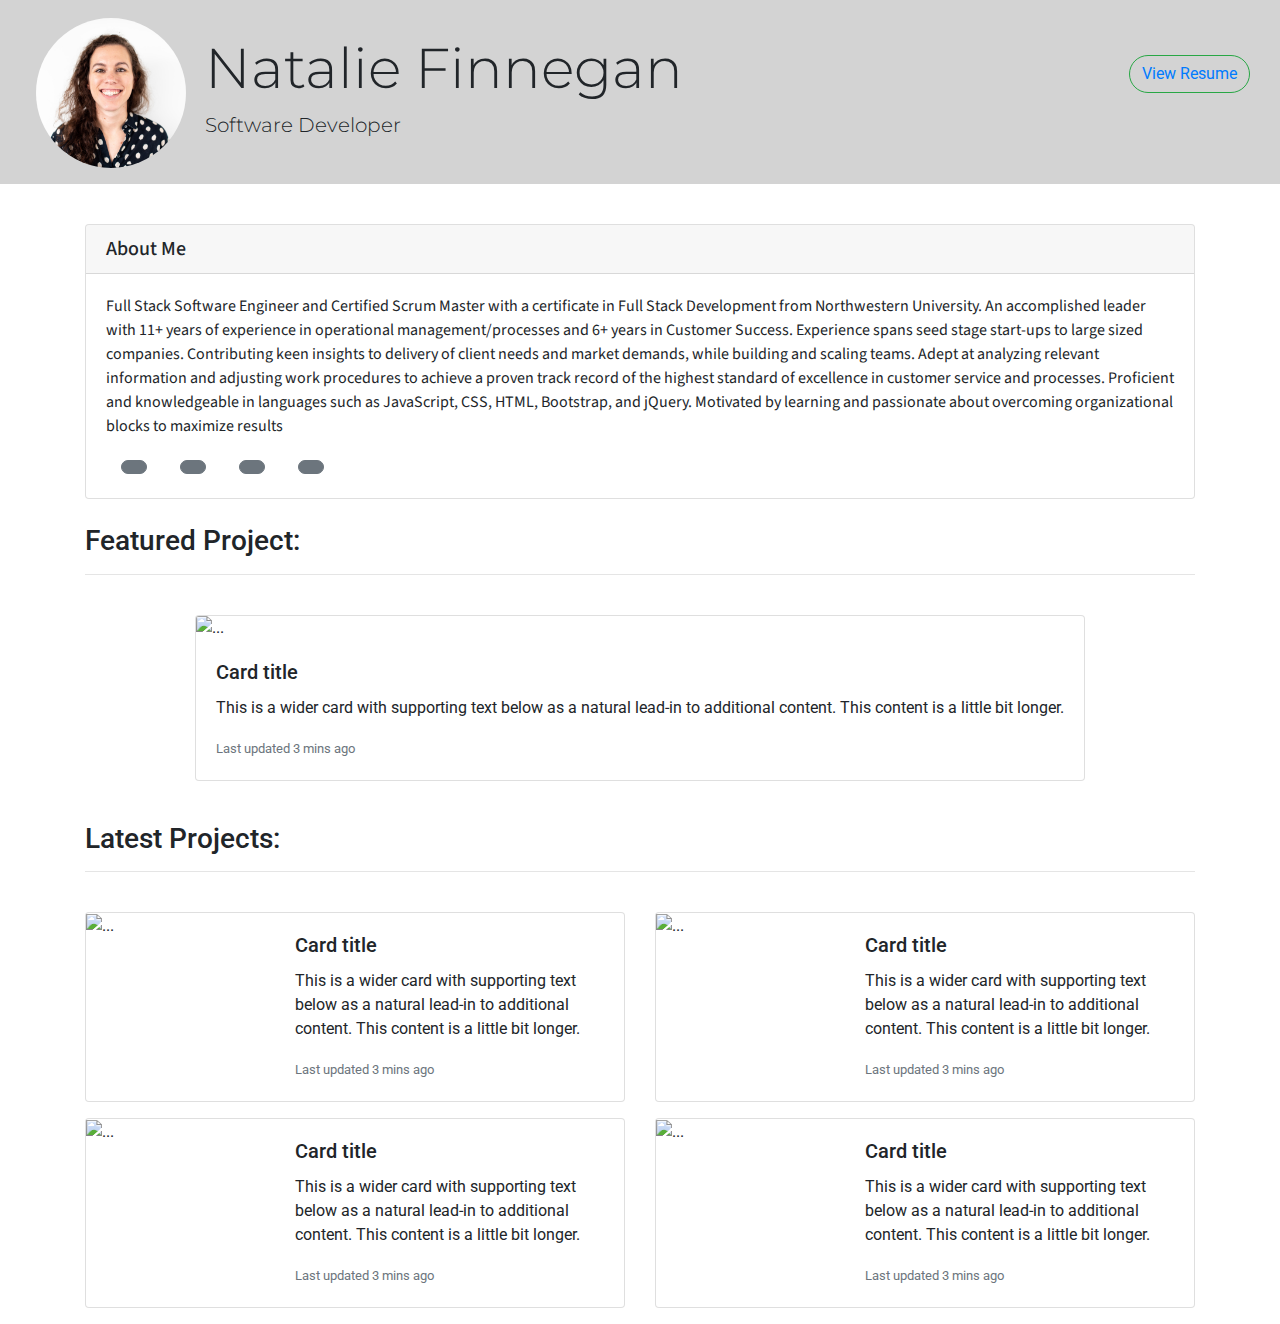
==== index2.html @ c39969c7 "updated HTML/CSS added bootstrap framework" ====
<!DOCTYPE html>
<html>
  <head>
    <meta charset="utf-8" />
    <meta http-equiv="X-UA-Compatible" content="IE=edge" />
    <title>Natalie's Portfolio</title>
    <link
      rel="stylesheet"
      href="https://maxcdn.bootstrapcdn.com/bootstrap/4.0.0/css/bootstrap.min.css"
      integrity="sha384-Gn5384xqQ1aoWXA+058RXPxPg6fy4IWvTNh0E263XmFcJlSAwiGgFAW/dAiS6JXm"
      crossorigin="anonymous"
    />
    <meta name="viewport" content="width=device-width, initial-scale=1" />
    <link rel="preconnect" href="https://fonts.gstatic.com" />
    <link rel="preconnect" href="https://fonts.gstatic.com" />
    <link
      rel="stylesheet"
      href="https://use.fontawesome.com/releases/v5.8.1/css/all.css"
      integrity="sha384-50oBUHEmvpQ+1lW4y57PTFmhCaXp0ML5d60M1M7uH2+nqUivzIebhndOJK28anvf"
      crossorigin="anonymous"
    />
    <link
      href="https://fonts.googleapis.com/css2?family=Montserrat:wght@100&family=Roboto&family=Source+Sans+Pro:wght@200&display=swap"
      rel="stylesheet"
    />
    <link rel="preconnect" href="https://fonts.gstatic.com" />
    <link
      href="https://fonts.googleapis.com/css2?family=Source+Sans+Pro&display=swap"
      rel="stylesheet"
    />
    <link rel="stylesheet" href="style2.css" />
  </head>
  <body>
    <header class="wrapper">
      <div class="nameJob">
        <img class="personalImage" src="assets/personal_photo_.png" />
        <div class="inline">
          <h1 class="display-4">Natalie Finnegan</h1>
          <p class="lead">Software Developer</p>
        </div>
        <button class="btn btn-outline-success me-2 resumeBtn" type="button">
          <a
            href="assets/UpdatedResume.pdf"
            target="_blank"
            alt="Natalie Finnegan Resume"
          >
            View Resume</a
          >
        </button>
      </div>
    </header>

    <div class="row">
      <section class="container aboutMeCard">
        <div class="card aboutMe">
          <h5 class="card-header">About Me</h5>
          <div class="card-body">
            <p class="card-text">
              Full Stack Software Engineer and Certified Scrum Master with a
              certificate in Full Stack Development from Northwestern
              University. An accomplished leader with 11+ years of experience in
              operational management/processes and 6+ years in Customer Success.
              Experience spans seed stage start-ups to large sized companies.
              Contributing keen insights to delivery of client needs and market
              demands, while building and scaling teams. Adept at analyzing
              relevant information and adjusting work procedures to achieve a
              proven track record of the highest standard of excellence in
              customer service and processes. Proficient and knowledgeable in
              languages such as JavaScript, CSS, HTML, Bootstrap, and jQuery.
              Motivated by learning and passionate about overcoming
              organizational blocks to maximize results
            </p>
            <a
              href="https://www.linkedin.com/in/nataliefinnegan/"
              target="_blank"
              class="btn btn-secondary"
              ><i class="fab fa-linkedin-in"></i
            ></a>
            <a
              href="https://github.com/nfinnegan"
              target="_blank"
              class="btn btn-secondary"
              ><i class="fab fa-github"></i
            ></a>
            <a
              href="mailto:nfinneg2@gmail.com"
              target="_blank"
              class="btn btn-secondary"
              ><i class="fas fa-envelope-open-text"></i
            ></a>
            <a
              href="https://twitter.com/FinneganNatalie"
              target="_blank"
              class="btn btn-secondary"
              ><i class="fab fa-twitter"></i
            ></a>
          </div>
        </div>
      </section>
    </div>

    <div class="container projectCards">
      <h3>Featured Project:</h3>
      <hr />
      <br />
      <div class="row featuredProj">
        <div class="card mb-3">
          <img src="..." class="card-img-top" alt="..." />
          <div class="card-body">
            <h5 class="card-title">Card title</h5>
            <p class="card-text">
              This is a wider card with supporting text below as a natural
              lead-in to additional content. This content is a little bit
              longer.
            </p>
            <p class="card-text">
              <small class="text-muted">Last updated 3 mins ago</small>
            </p>
          </div>
        </div>
      </div>
      <h3>Latest Projects:</h3>
      <hr />
      <br />
      <div class="row">
        <div class="col-sm-12 col-md-6 col-lg-6">
          <div class="card mb-3" style="max-width: 540px">
            <div class="row g-0">
              <div class="col-md-4">
                <img src="..." alt="..." />
              </div>
              <div class="col-md-8">
                <div class="card-body">
                  <h5 class="card-title">Card title</h5>
                  <p class="card-text">
                    This is a wider card with supporting text below as a natural
                    lead-in to additional content. This content is a little bit
                    longer.
                  </p>
                  <p class="card-text">
                    <small class="text-muted">Last updated 3 mins ago</small>
                  </p>
                </div>
              </div>
            </div>
          </div>
        </div>
        <div class="col-sm-12 col-md-6 col-lg-6">
          <div class="card mb-3" style="max-width: 540px">
            <div class="row g-0">
              <div class="col-md-4">
                <img src="..." alt="..." />
              </div>
              <div class="col-md-8">
                <div class="card-body">
                  <h5 class="card-title">Card title</h5>
                  <p class="card-text">
                    This is a wider card with supporting text below as a natural
                    lead-in to additional content. This content is a little bit
                    longer.
                  </p>
                  <p class="card-text">
                    <small class="text-muted">Last updated 3 mins ago</small>
                  </p>
                </div>
              </div>
            </div>
          </div>
        </div>
      </div>
      <div class="row">
        <div class="col-sm-12 col-md-6 col-lg-6">
          <div class="card mb-3" style="max-width: 540px">
            <div class="row g-0">
              <div class="col-md-4">
                <img src="..." alt="..." />
              </div>
              <div class="col-md-8">
                <div class="card-body">
                  <h5 class="card-title">Card title</h5>
                  <p class="card-text">
                    This is a wider card with supporting text below as a natural
                    lead-in to additional content. This content is a little bit
                    longer.
                  </p>
                  <p class="card-text">
                    <small class="text-muted">Last updated 3 mins ago</small>
                  </p>
                </div>
              </div>
            </div>
          </div>
        </div>
        <div class="col-sm-12 col-md-6 col-lg-6">
          <div class="card mb-3" style="max-width: 540px">
            <div class="row g-0">
              <div class="col-md-4">
                <img src="..." alt="..." />
              </div>
              <div class="col-md-8">
                <div class="card-body">
                  <h5 class="card-title">Card title</h5>
                  <p class="card-text">
                    This is a wider card with supporting text below as a natural
                    lead-in to additional content. This content is a little bit
                    longer.
                  </p>
                  <p class="card-text">
                    <small class="text-muted">Last updated 3 mins ago</small>
                  </p>
                </div>
              </div>
            </div>
          </div>
        </div>
      </div>
    </div>

    <script src="" async defer></script>
    <script
      src="https://code.jquery.com/jquery-3.2.1.slim.min.js"
      integrity="sha384-KJ3o2DKtIkvYIK3UENzmM7KCkRr/rE9/Qpg6aAZGJwFDMVNA/GpGFF93hXpG5KkN"
      crossorigin="anonymous"
    ></script>
    <script
      src="https://cdnjs.cloudflare.com/ajax/libs/popper.js/1.12.9/umd/popper.min.js"
      integrity="sha384-ApNbgh9B+Y1QKtv3Rn7W3mgPxhU9K/ScQsAP7hUibX39j7fakFPskvXusvfa0b4Q"
      crossorigin="anonymous"
    ></script>
    <script
      src="https://maxcdn.bootstrapcdn.com/bootstrap/4.0.0/js/bootstrap.min.js"
      integrity="sha384-JZR6Spejh4U02d8jOt6vLEHfe/JQGiRRSQQxSfFWpi1MquVdAyjUar5+76PVCmYl"
      crossorigin="anonymous"
    ></script>
  </body>
</html>
---- style2.css ----
header {
  background-color: lightgray;
  padding-bottom: 20px;
}
.wrapper {
  padding-bottom: 1rem;
  padding-left: 1rem;
}

.nameJob {
  padding-left: 20px;
}

.inline {
  display: inline-block;
  position: relative;
  top: 35px;
  left: 15px;
  font-family: "Montserrat", sans-serif;
}

.personalImage {
  border-radius: 75px;
  height: 150px;
  width: 150px;
}

.resumeBtn {
  float: right;
  position: relative;
  top: 55px;
  right: 15px;
}

.nav {
  font-family: "Montserrat", sans-serif;
  position: relative;
  bottom: 100px;
}

.aboutMe {
  font-family: "Source Sans Pro", sans-serif;
  margin-top: 40px;
}

.btn {
  border-radius: 50px;
  margin: 0px 15px;
}

.featuredProj {
  margin-left: 0px;
  margin-right: 0px;
  margin-bottom: 25px;
  justify-content: space-evenly;
}

.projectCards {
  margin-top: 25px;
}

@media (max-width: 767.98px) {
  .resumeBtn {
    /* margin-top: 30px; */
    float: none;
    position: absolute;
  }
  .personalImage {
    position: relative;
    top: 15px;
  }
  .container {
    margin-left: 10px;
  }
  .aboutMeCard {
    margin-left: 15px;
  }
  .inline {
    padding-bottom: 15px;
  }
}
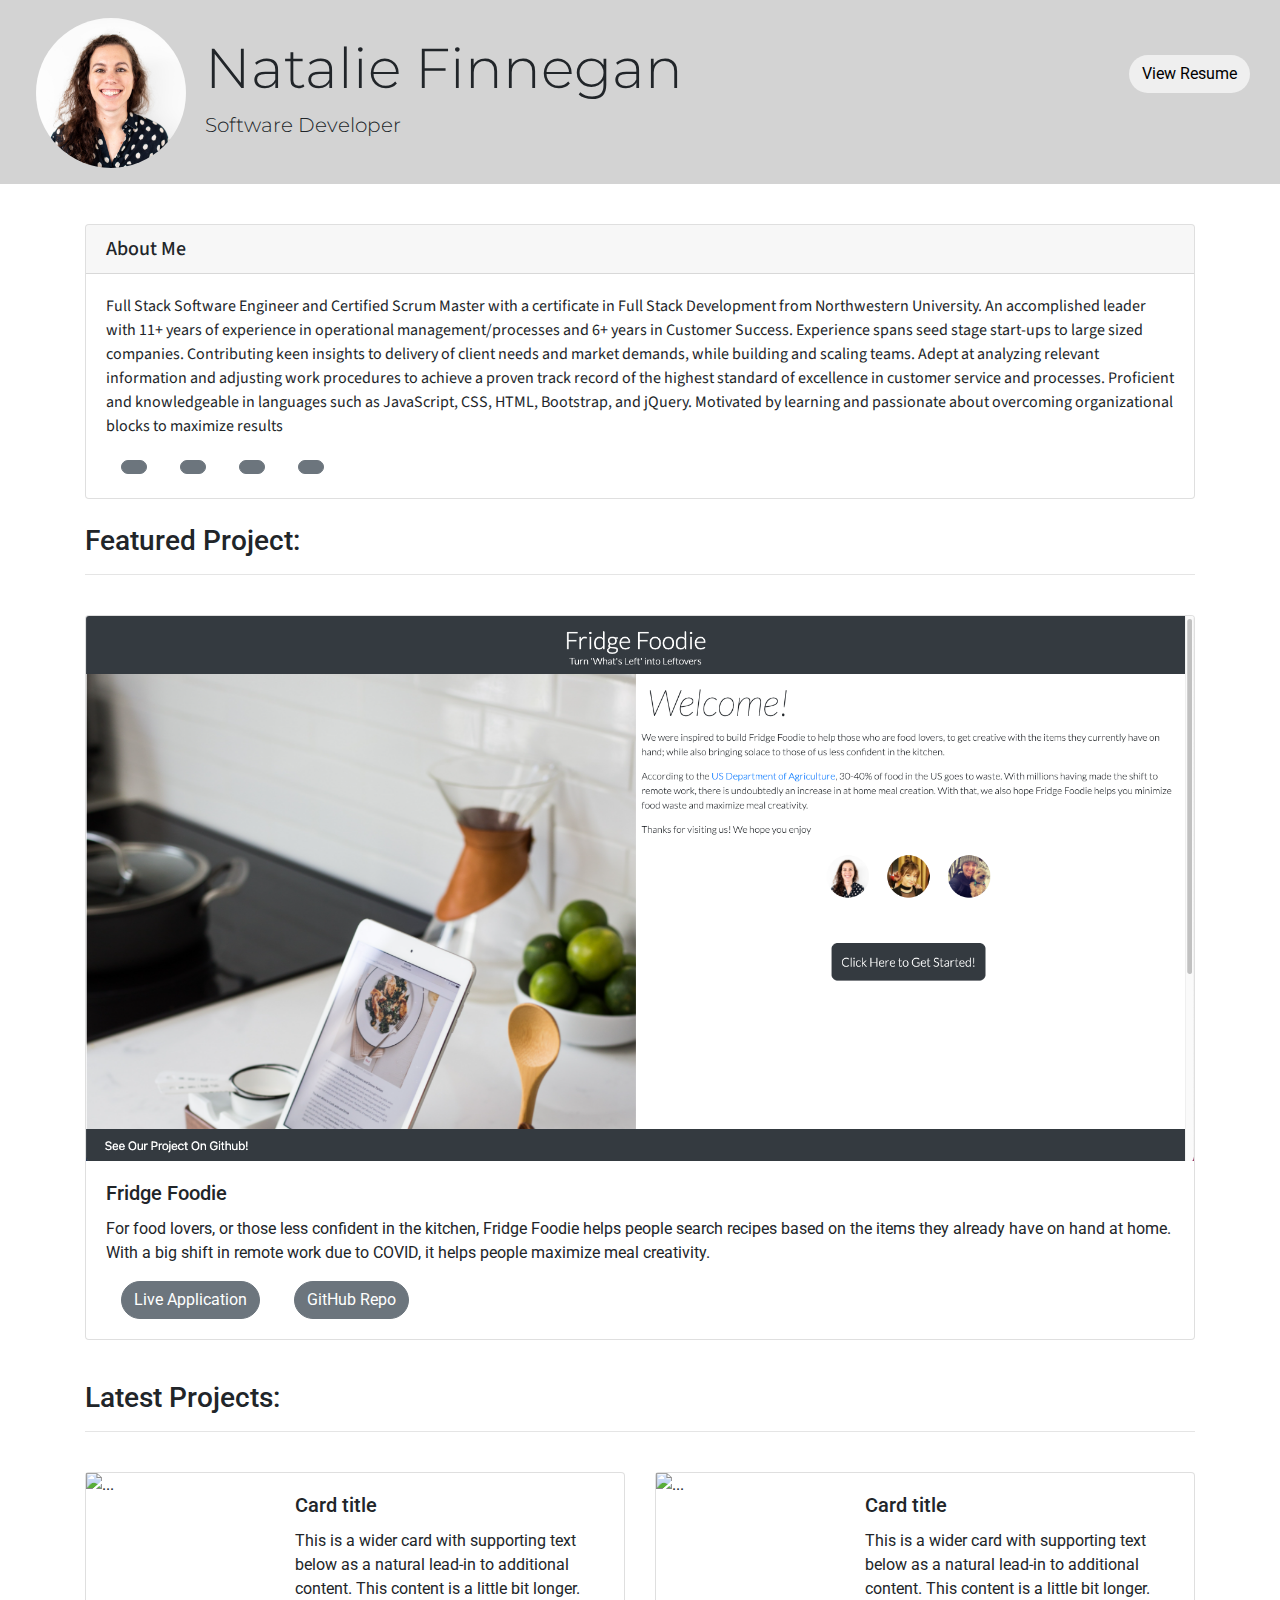
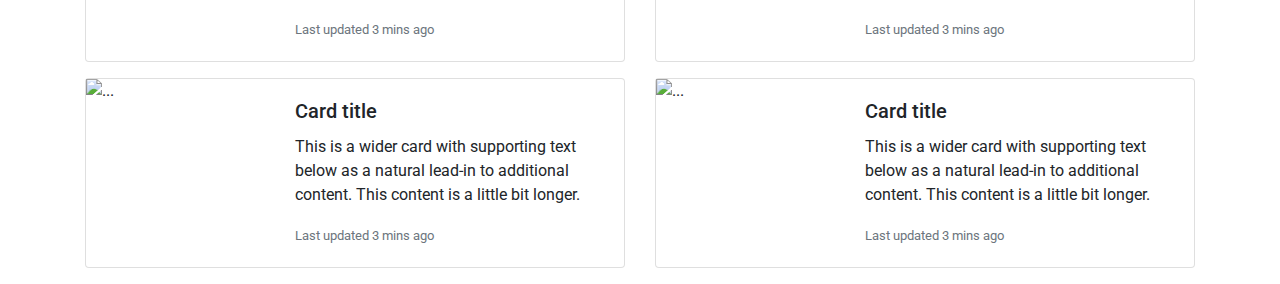
==== commit 3fa33b00: "added featured proj" ====
--- a/index2.html
+++ b/index2.html
@@ -38,8 +38,9 @@
           <h1 class="display-4">Natalie Finnegan</h1>
           <p class="lead">Software Developer</p>
         </div>
-        <button class="btn btn-outline-success me-2 resumeBtn" type="button">
+        <button class="btn me-2 resumeBtn" type="button">
           <a
+            class="resumeLink"
             href="assets/UpdatedResume.pdf"
             target="_blank"
             alt="Natalie Finnegan Resume"
@@ -105,16 +106,40 @@
       <br />
       <div class="row featuredProj">
         <div class="card mb-3">
-          <img src="..." class="card-img-top" alt="..." />
+          <img
+            src="assets/FridgeFoodie.png"
+            class="card-img-top"
+            alt="Fridge Foodie Application Preview"
+          />
           <div class="card-body">
-            <h5 class="card-title">Card title</h5>
+            <h5 class="card-title">Fridge Foodie</h5>
             <p class="card-text">
-              This is a wider card with supporting text below as a natural
-              lead-in to additional content. This content is a little bit
-              longer.
+              For food lovers, or those less confident in the kitchen, Fridge
+              Foodie helps people search recipes based on the items they already
+              have on hand at home. With a big shift in remote work due to
+              COVID, it helps people maximize meal creativity.
             </p>
-            <p class="card-text">
-              <small class="text-muted">Last updated 3 mins ago</small>
+            <p class="card-text btnFormatting">
+              <button type="button" class="btn btn-secondary">
+                <a
+                  class="appBtns"
+                  href="https://agrassl.github.io/FridgeFoodieRecipes/"
+                  target="_blank"
+                  alt="deployed FridgeFoodie Application"
+                >
+                  Live Application</a
+                >
+              </button>
+              <button type="button" class="btn btn-secondary">
+                <a
+                  class="appBtns"
+                  href="https://github.com/AGRASSL/FridgeFoodieRecipes"
+                  target="_blank"
+                  alt="github repository"
+                >
+                  GitHub Repo</a
+                >
+              </button>
             </p>
           </div>
         </div>
--- a/style2.css
+++ b/style2.css
@@ -32,6 +32,12 @@
   right: 15px;
 }
 
+.resumeLink {
+  color: black;
+  text-decoration: none;
+  border-color: white;
+}
+
 .nav {
   font-family: "Montserrat", sans-serif;
   position: relative;
@@ -46,6 +52,11 @@
 .btn {
   border-radius: 50px;
   margin: 0px 15px;
+}
+
+.appBtns {
+  color: white;
+  text-decoration: none;
 }
 
 .featuredProj {
@@ -78,4 +89,7 @@
   .inline {
     padding-bottom: 15px;
   }
+  .btnFormatting {
+    display: flex;
+  }
 }
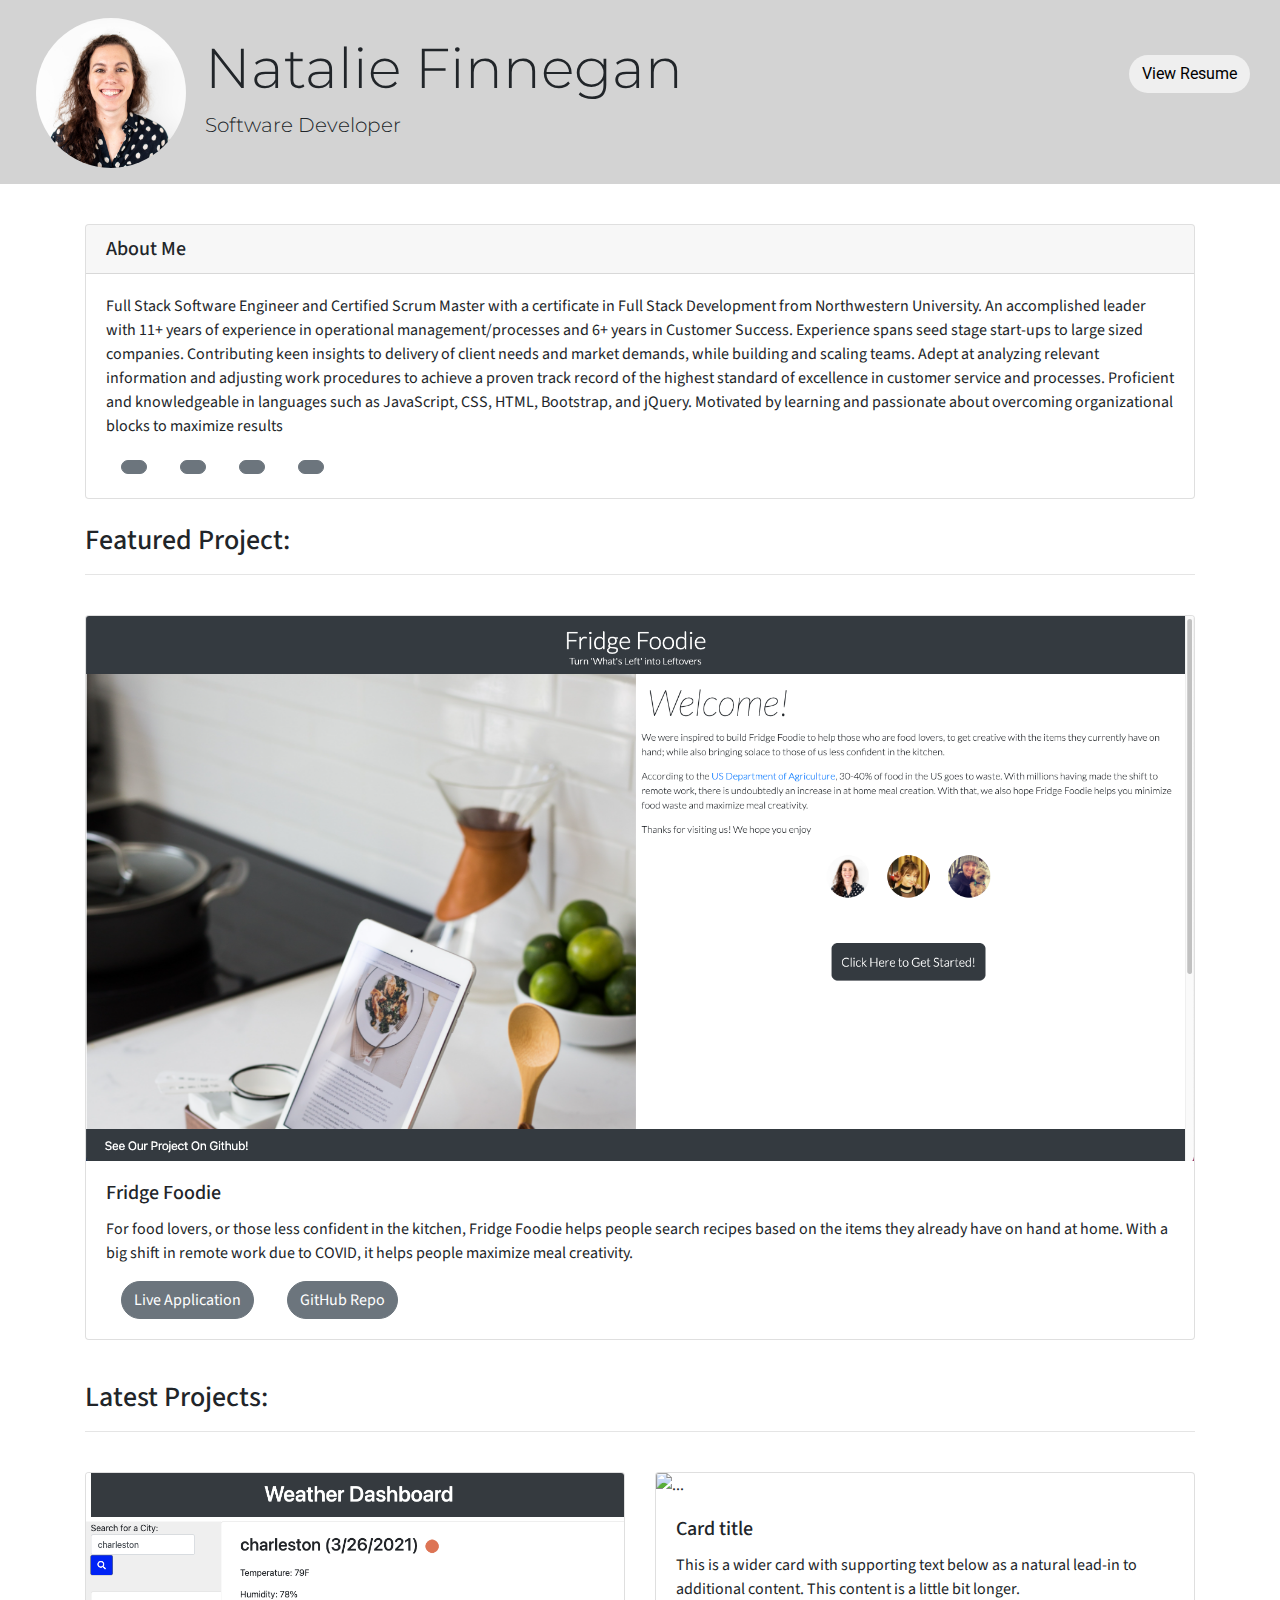
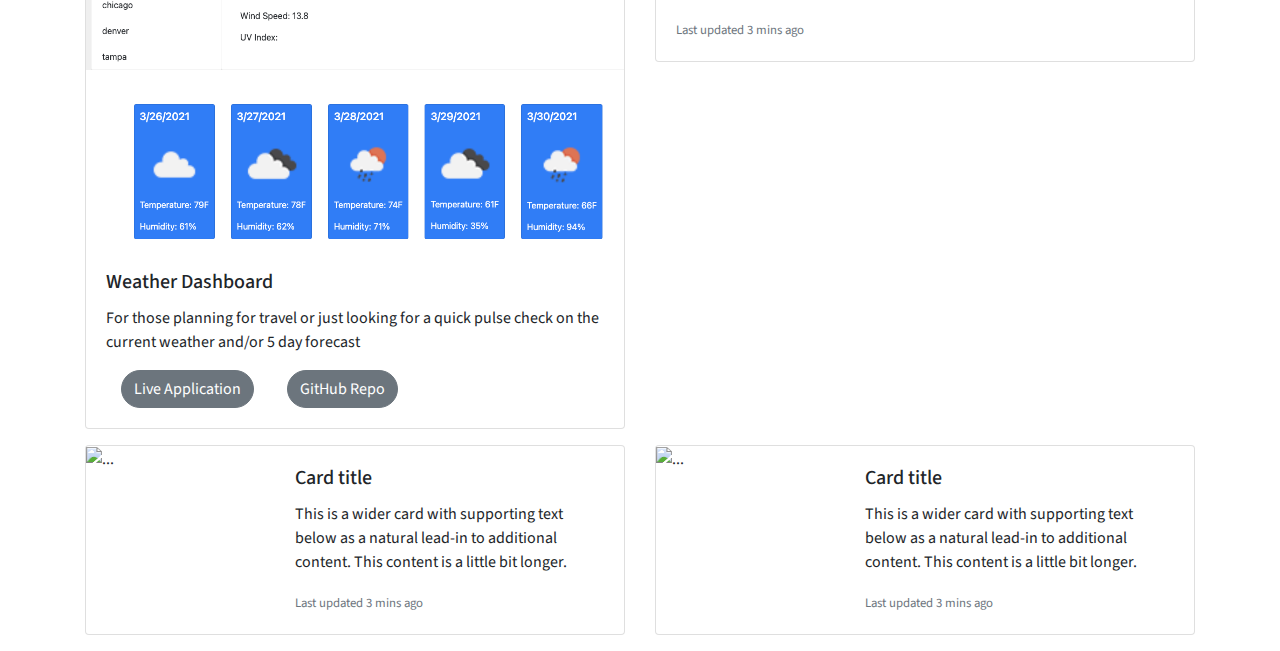
==== commit 947642cd: "updates to project 2 card" ====
--- a/index2.html
+++ b/index2.html
@@ -149,46 +149,56 @@
       <br />
       <div class="row">
         <div class="col-sm-12 col-md-6 col-lg-6">
-          <div class="card mb-3" style="max-width: 540px">
-            <div class="row g-0">
-              <div class="col-md-4">
-                <img src="..." alt="..." />
-              </div>
-              <div class="col-md-8">
-                <div class="card-body">
-                  <h5 class="card-title">Card title</h5>
-                  <p class="card-text">
-                    This is a wider card with supporting text below as a natural
-                    lead-in to additional content. This content is a little bit
-                    longer.
-                  </p>
-                  <p class="card-text">
-                    <small class="text-muted">Last updated 3 mins ago</small>
-                  </p>
-                </div>
-              </div>
-            </div>
-          </div>
-        </div>
-        <div class="col-sm-12 col-md-6 col-lg-6">
-          <div class="card mb-3" style="max-width: 540px">
-            <div class="row g-0">
-              <div class="col-md-4">
-                <img src="..." alt="..." />
-              </div>
-              <div class="col-md-8">
-                <div class="card-body">
-                  <h5 class="card-title">Card title</h5>
-                  <p class="card-text">
-                    This is a wider card with supporting text below as a natural
-                    lead-in to additional content. This content is a little bit
-                    longer.
-                  </p>
-                  <p class="card-text">
-                    <small class="text-muted">Last updated 3 mins ago</small>
-                  </p>
-                </div>
-              </div>
+          <div class="card mb-3">
+            <img
+              src="./assets/weatherDash.png"
+              class="card-img-top"
+              alt="weather dashboard"
+            />
+            <div class="card-body">
+              <h5 class="card-title">Weather Dashboard</h5>
+              <p class="card-text">
+                For those planning for travel or just looking for a quick pulse
+                check on the current weather and/or 5 day forecast
+              </p>
+              <p class="card-text btnFormatting">
+                <button type="button" class="btn btn-secondary">
+                  <a
+                    class="appBtns"
+                    href="https://nfinnegan.github.io/Weather_Dashboard/"
+                    target="_blank"
+                    alt="deployed WeatherDash Application"
+                  >
+                    Live Application</a
+                  >
+                </button>
+                <button type="button" class="btn btn-secondary">
+                  <a
+                    class="appBtns"
+                    href="https://github.com/nfinnegan/Weather_Dashboard"
+                    target="_blank"
+                    alt="github repository"
+                  >
+                    GitHub Repo</a
+                  >
+                </button>
+              </p>
+            </div>
+          </div>
+        </div>
+        <div class="col-sm-12 col-md-6 col-lg-6">
+          <div class="card mb-3">
+            <img src="" class="card-img-top" alt="..." />
+            <div class="card-body">
+              <h5 class="card-title">Card title</h5>
+              <p class="card-text">
+                This is a wider card with supporting text below as a natural
+                lead-in to additional content. This content is a little bit
+                longer.
+              </p>
+              <p class="card-text">
+                <small class="text-muted">Last updated 3 mins ago</small>
+              </p>
             </div>
           </div>
         </div>
--- a/style2.css
+++ b/style2.css
@@ -68,6 +68,12 @@
 
 .projectCards {
   margin-top: 25px;
+  font-family: "Source Sans Pro", sans-serif;
+}
+
+.weatherImage {
+  width: 300px;
+  height: 200px;
 }
 
 @media (max-width: 767.98px) {
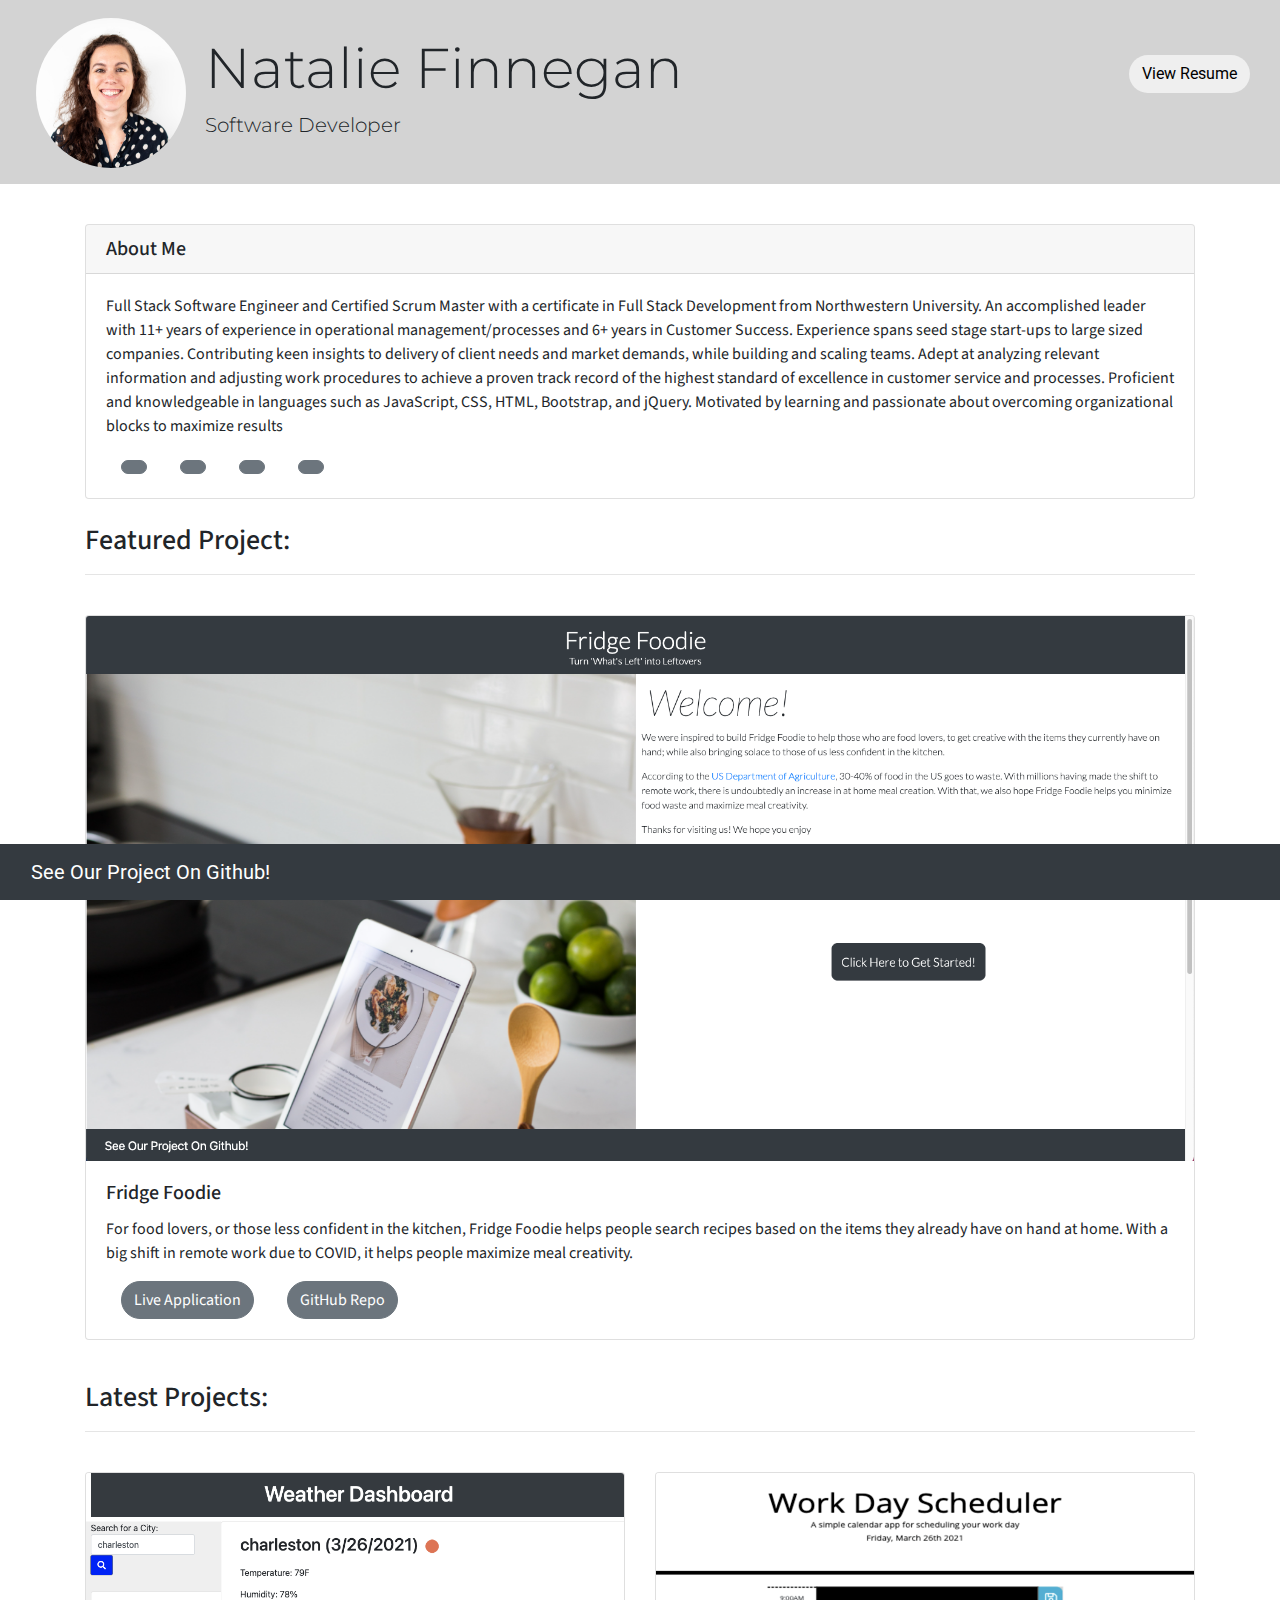
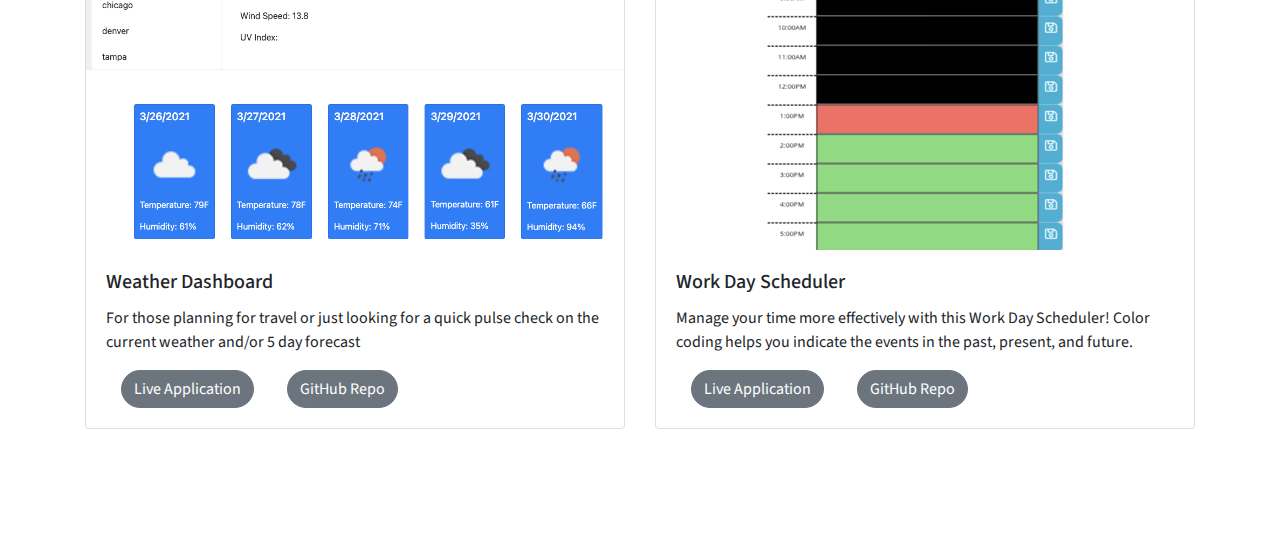
==== commit e96419c5: "added 3rd project card & footer" ====
--- a/index2.html
+++ b/index2.html
@@ -188,68 +188,55 @@
         </div>
         <div class="col-sm-12 col-md-6 col-lg-6">
           <div class="card mb-3">
-            <img src="" class="card-img-top" alt="..." />
+            <img
+              src="assets/workDayScheduler.png"
+              class="card-img-top"
+              alt="workday Scheduler"
+            />
             <div class="card-body">
-              <h5 class="card-title">Card title</h5>
+              <h5 class="card-title">Work Day Scheduler</h5>
               <p class="card-text">
-                This is a wider card with supporting text below as a natural
-                lead-in to additional content. This content is a little bit
-                longer.
-              </p>
-              <p class="card-text">
-                <small class="text-muted">Last updated 3 mins ago</small>
+                Manage your time more effectively with this Work Day Scheduler!
+                Color coding helps you indicate the events in the past, present,
+                and future.
+              </p>
+              <p class="card-text btnFormatting">
+                <button type="button" class="btn btn-secondary">
+                  <a
+                    class="appBtns"
+                    href="https://nfinnegan.github.io/Work_Day_Scheduler/"
+                    target="_blank"
+                    alt="deployed Work Day Scheduler Application"
+                  >
+                    Live Application</a
+                  >
+                </button>
+                <button type="button" class="btn btn-secondary">
+                  <a
+                    class="appBtns"
+                    href="https://github.com/nfinnegan/Work_Day_Scheduler"
+                    target="_blank"
+                    alt="github repository"
+                  >
+                    GitHub Repo</a
+                  >
+                </button>
               </p>
             </div>
           </div>
         </div>
       </div>
-      <div class="row">
-        <div class="col-sm-12 col-md-6 col-lg-6">
-          <div class="card mb-3" style="max-width: 540px">
-            <div class="row g-0">
-              <div class="col-md-4">
-                <img src="..." alt="..." />
-              </div>
-              <div class="col-md-8">
-                <div class="card-body">
-                  <h5 class="card-title">Card title</h5>
-                  <p class="card-text">
-                    This is a wider card with supporting text below as a natural
-                    lead-in to additional content. This content is a little bit
-                    longer.
-                  </p>
-                  <p class="card-text">
-                    <small class="text-muted">Last updated 3 mins ago</small>
-                  </p>
-                </div>
-              </div>
-            </div>
-          </div>
-        </div>
-        <div class="col-sm-12 col-md-6 col-lg-6">
-          <div class="card mb-3" style="max-width: 540px">
-            <div class="row g-0">
-              <div class="col-md-4">
-                <img src="..." alt="..." />
-              </div>
-              <div class="col-md-8">
-                <div class="card-body">
-                  <h5 class="card-title">Card title</h5>
-                  <p class="card-text">
-                    This is a wider card with supporting text below as a natural
-                    lead-in to additional content. This content is a little bit
-                    longer.
-                  </p>
-                  <p class="card-text">
-                    <small class="text-muted">Last updated 3 mins ago</small>
-                  </p>
-                </div>
-              </div>
-            </div>
-          </div>
-        </div>
-      </div>
     </div>
+    <nav class="navbar fixed-bottom navbar-dark bg-dark">
+      <div class="container-fluid">
+        <a
+          class="navbar-brand"
+          href="https://github.com/AGRASSL/BootcampTeamProject1"
+          target="_blank"
+          >See Our Project On Github!</a
+        >
+      </div>
+    </nav>
 
     <script src="" async defer></script>
     <script
--- a/style2.css
+++ b/style2.css
@@ -1,3 +1,7 @@
+body {
+  margin-bottom: 100px;
+}
+
 header {
   background-color: lightgray;
   padding-bottom: 20px;
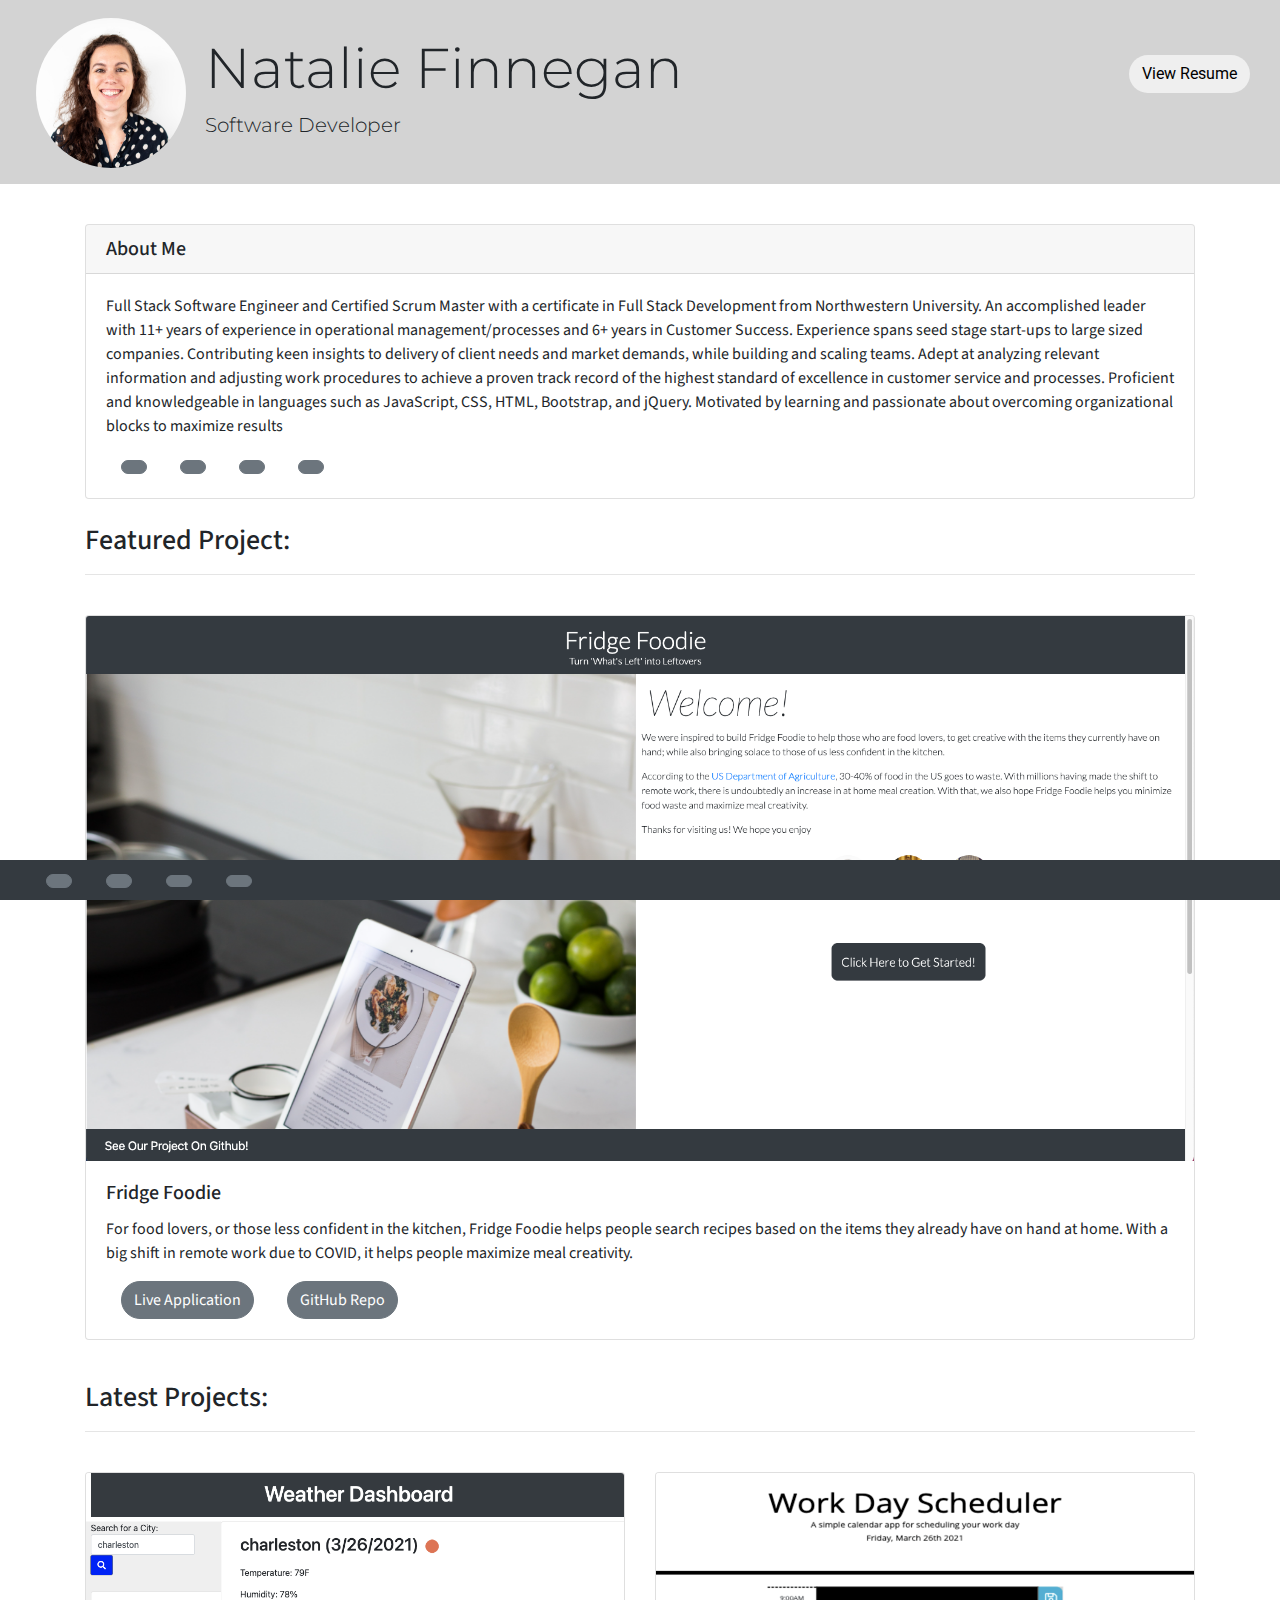
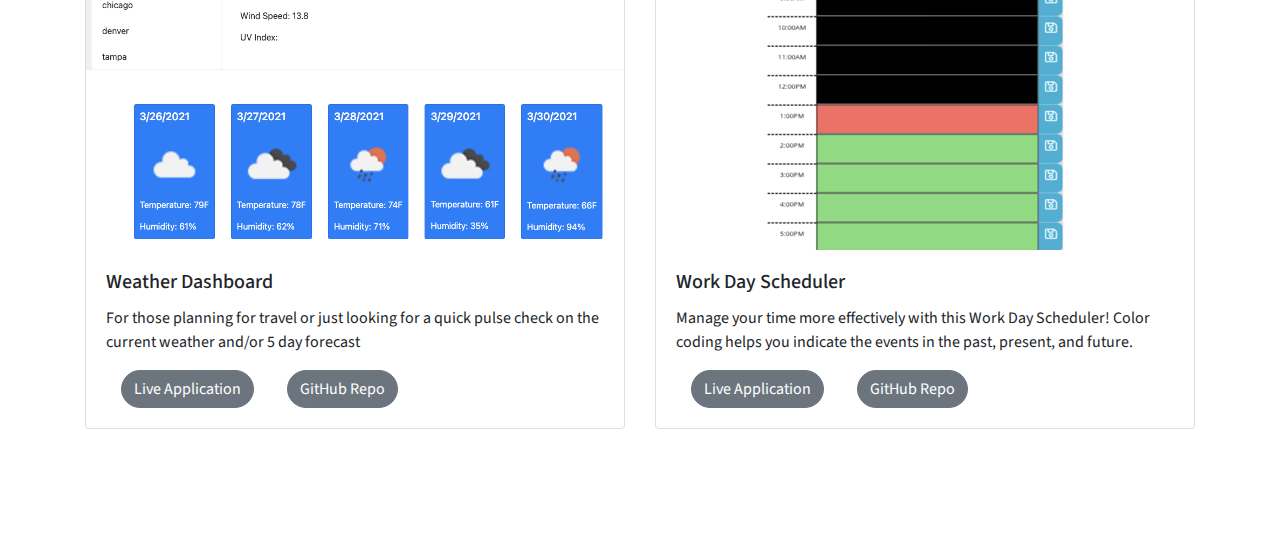
==== commit 9f80dda7: "added icons to footer" ====
--- a/index2.html
+++ b/index2.html
@@ -229,12 +229,32 @@
     </div>
     <nav class="navbar fixed-bottom navbar-dark bg-dark">
       <div class="container-fluid">
-        <a
-          class="navbar-brand"
-          href="https://github.com/AGRASSL/BootcampTeamProject1"
-          target="_blank"
-          >See Our Project On Github!</a
-        >
+        <div class="navBarBtns">
+          <a
+            href="https://www.linkedin.com/in/nataliefinnegan/"
+            target="_blank"
+            class="btn btn-secondary"
+            ><i class="fab fa-linkedin-in"></i
+          ></a>
+          <a
+            href="https://github.com/nfinnegan"
+            target="_blank"
+            class="btn btn-secondary"
+            ><i class="fab fa-github"></i
+          ></a>
+          <a
+            href="./assets/UpdatedResume.pdf"
+            target="_blank"
+            class="btn btn-secondary navbar-brand"
+            ><i class="far fa-file-pdf"></i
+          ></a>
+          <a
+            href="https://open.spotify.com/user/1210277571?si=Rj4R3sC3T_Oo6xDdF-jJmg"
+            target="_blank"
+            class="btn btn-secondary navbar-brand"
+            ><i class="fab fa-spotify"></i
+          ></a>
+        </div>
       </div>
     </nav>
 
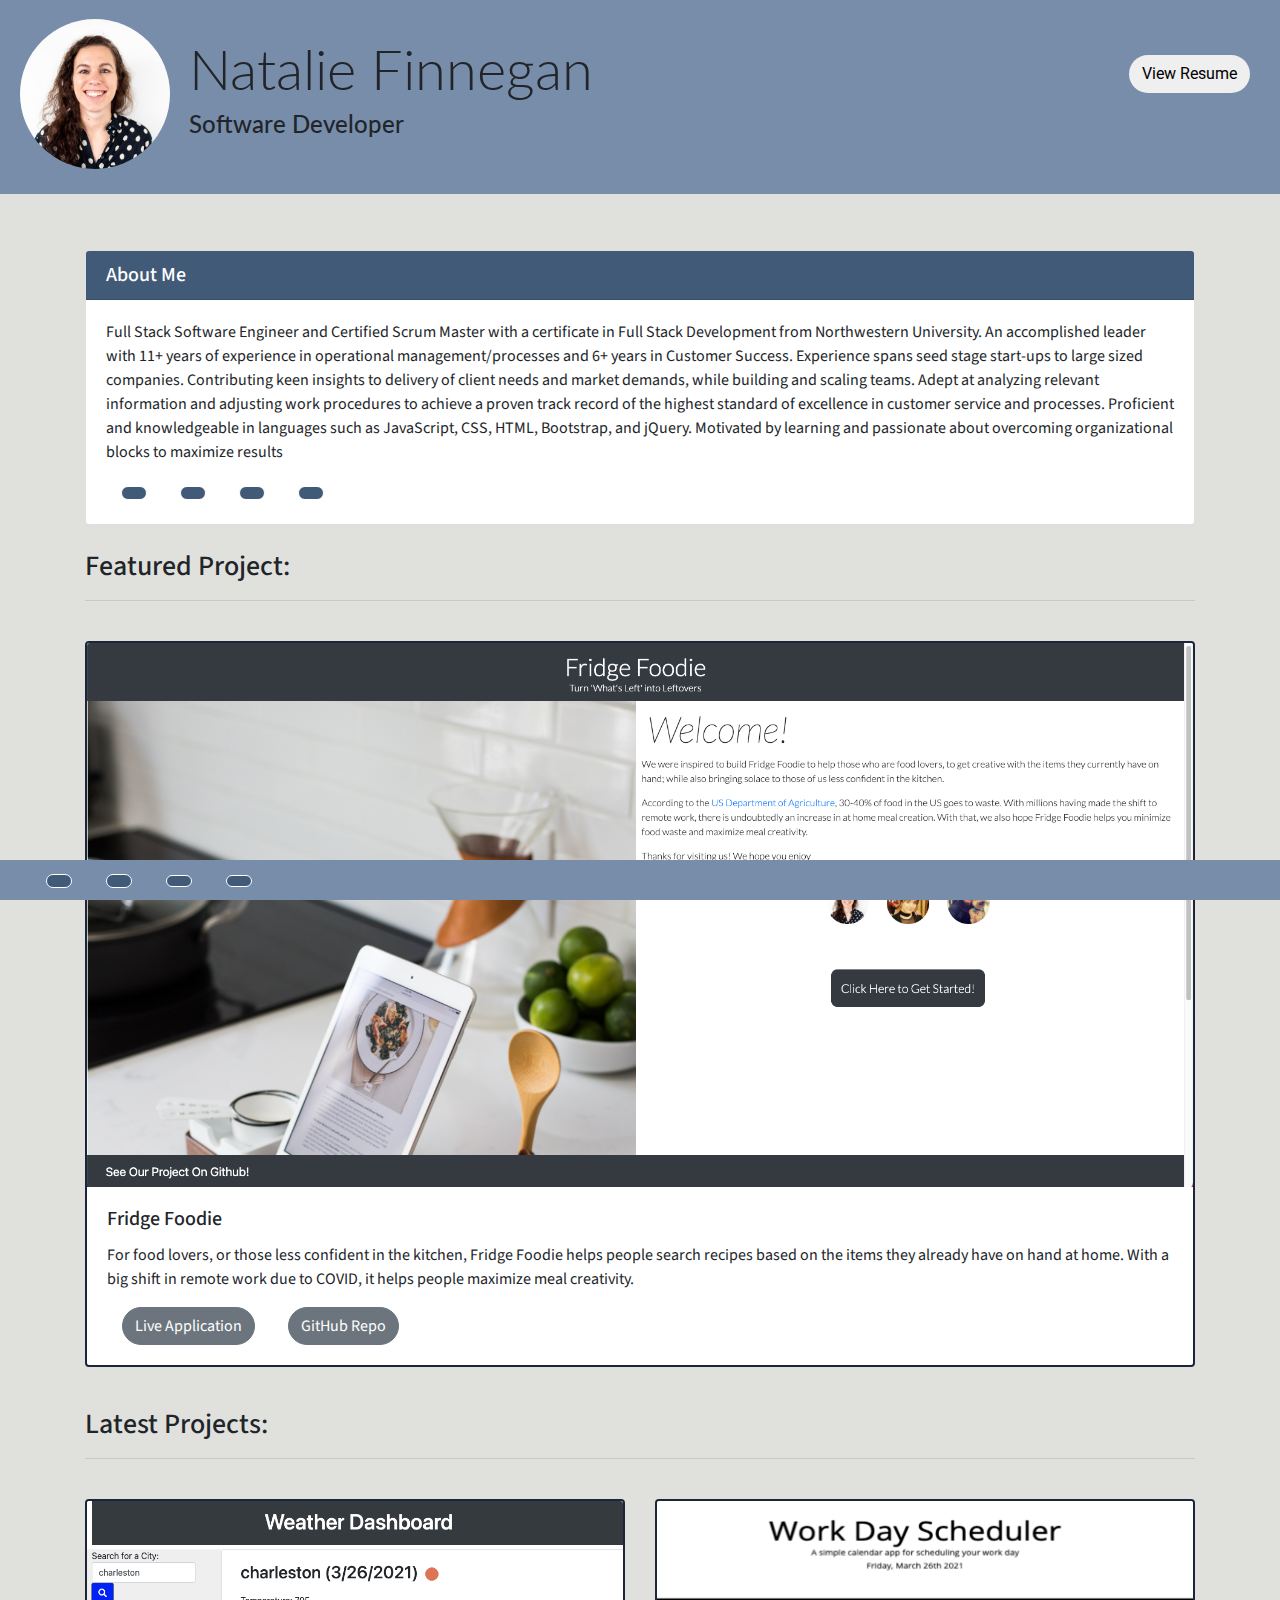
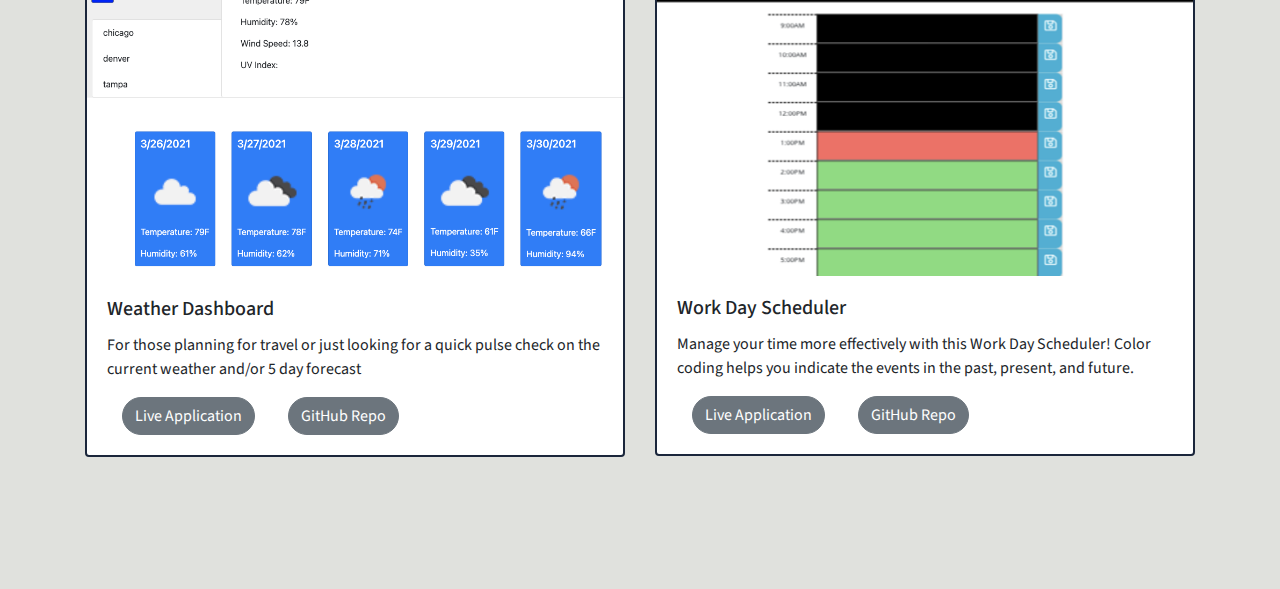
==== commit f5e89cbe: "adding styling" ====
--- a/index2.html
+++ b/index2.html
@@ -19,6 +19,11 @@
       integrity="sha384-50oBUHEmvpQ+1lW4y57PTFmhCaXp0ML5d60M1M7uH2+nqUivzIebhndOJK28anvf"
       crossorigin="anonymous"
     />
+    <link rel="preconnect" href="https://fonts.gstatic.com" />
+    <link
+      href="https://fonts.googleapis.com/css2?family=Lato&display=swap"
+      rel="stylesheet"
+    />
     <link
       href="https://fonts.googleapis.com/css2?family=Montserrat:wght@100&family=Roboto&family=Source+Sans+Pro:wght@200&display=swap"
       rel="stylesheet"
@@ -31,12 +36,12 @@
     <link rel="stylesheet" href="style2.css" />
   </head>
   <body>
-    <header class="wrapper">
+    <header>
       <div class="nameJob">
         <img class="personalImage" src="assets/personal_photo_.png" />
         <div class="inline">
           <h1 class="display-4">Natalie Finnegan</h1>
-          <p class="lead">Software Developer</p>
+          <h4 class="">Software Developer</h4>
         </div>
         <button class="btn me-2 resumeBtn" type="button">
           <a
@@ -50,124 +55,83 @@
         </button>
       </div>
     </header>
+    <div class="wrapper">
+      <div class="row">
+        <section class="container aboutMeCard">
+          <div class="card aboutMe">
+            <h5 class="card-header aboutMeHeader">About Me</h5>
+            <div class="card-body">
+              <p class="card-text">
+                Full Stack Software Engineer and Certified Scrum Master with a
+                certificate in Full Stack Development from Northwestern
+                University. An accomplished leader with 11+ years of experience
+                in operational management/processes and 6+ years in Customer
+                Success. Experience spans seed stage start-ups to large sized
+                companies. Contributing keen insights to delivery of client
+                needs and market demands, while building and scaling teams.
+                Adept at analyzing relevant information and adjusting work
+                procedures to achieve a proven track record of the highest
+                standard of excellence in customer service and processes.
+                Proficient and knowledgeable in languages such as JavaScript,
+                CSS, HTML, Bootstrap, and jQuery. Motivated by learning and
+                passionate about overcoming organizational blocks to maximize
+                results
+              </p>
+              <a
+                href="https://www.linkedin.com/in/nataliefinnegan/"
+                target="_blank"
+                class="btn btn-secondary icons"
+                ><i class="fab fa-linkedin-in"></i
+              ></a>
+              <a
+                href="https://github.com/nfinnegan"
+                target="_blank"
+                class="btn btn-secondary icons"
+                ><i class="fab fa-github"></i
+              ></a>
+              <a
+                href="mailto:nfinneg2@gmail.com"
+                target="_blank"
+                class="btn btn-secondary icons"
+                ><i class="fas fa-envelope-open-text"></i
+              ></a>
+              <a
+                href="https://twitter.com/FinneganNatalie"
+                target="_blank"
+                class="btn btn-secondary icons"
+                ><i class="fab fa-twitter"></i
+              ></a>
+            </div>
+          </div>
+        </section>
+      </div>
 
-    <div class="row">
-      <section class="container aboutMeCard">
-        <div class="card aboutMe">
-          <h5 class="card-header">About Me</h5>
-          <div class="card-body">
-            <p class="card-text">
-              Full Stack Software Engineer and Certified Scrum Master with a
-              certificate in Full Stack Development from Northwestern
-              University. An accomplished leader with 11+ years of experience in
-              operational management/processes and 6+ years in Customer Success.
-              Experience spans seed stage start-ups to large sized companies.
-              Contributing keen insights to delivery of client needs and market
-              demands, while building and scaling teams. Adept at analyzing
-              relevant information and adjusting work procedures to achieve a
-              proven track record of the highest standard of excellence in
-              customer service and processes. Proficient and knowledgeable in
-              languages such as JavaScript, CSS, HTML, Bootstrap, and jQuery.
-              Motivated by learning and passionate about overcoming
-              organizational blocks to maximize results
-            </p>
-            <a
-              href="https://www.linkedin.com/in/nataliefinnegan/"
-              target="_blank"
-              class="btn btn-secondary"
-              ><i class="fab fa-linkedin-in"></i
-            ></a>
-            <a
-              href="https://github.com/nfinnegan"
-              target="_blank"
-              class="btn btn-secondary"
-              ><i class="fab fa-github"></i
-            ></a>
-            <a
-              href="mailto:nfinneg2@gmail.com"
-              target="_blank"
-              class="btn btn-secondary"
-              ><i class="fas fa-envelope-open-text"></i
-            ></a>
-            <a
-              href="https://twitter.com/FinneganNatalie"
-              target="_blank"
-              class="btn btn-secondary"
-              ><i class="fab fa-twitter"></i
-            ></a>
-          </div>
-        </div>
-      </section>
-    </div>
-
-    <div class="container projectCards">
-      <h3>Featured Project:</h3>
-      <hr />
-      <br />
-      <div class="row featuredProj">
-        <div class="card mb-3">
-          <img
-            src="assets/FridgeFoodie.png"
-            class="card-img-top"
-            alt="Fridge Foodie Application Preview"
-          />
-          <div class="card-body">
-            <h5 class="card-title">Fridge Foodie</h5>
-            <p class="card-text">
-              For food lovers, or those less confident in the kitchen, Fridge
-              Foodie helps people search recipes based on the items they already
-              have on hand at home. With a big shift in remote work due to
-              COVID, it helps people maximize meal creativity.
-            </p>
-            <p class="card-text btnFormatting">
-              <button type="button" class="btn btn-secondary">
-                <a
-                  class="appBtns"
-                  href="https://agrassl.github.io/FridgeFoodieRecipes/"
-                  target="_blank"
-                  alt="deployed FridgeFoodie Application"
-                >
-                  Live Application</a
-                >
-              </button>
-              <button type="button" class="btn btn-secondary">
-                <a
-                  class="appBtns"
-                  href="https://github.com/AGRASSL/FridgeFoodieRecipes"
-                  target="_blank"
-                  alt="github repository"
-                >
-                  GitHub Repo</a
-                >
-              </button>
-            </p>
-          </div>
-        </div>
-      </div>
-      <h3>Latest Projects:</h3>
-      <hr />
-      <br />
-      <div class="row">
-        <div class="col-sm-12 col-md-6 col-lg-6">
+      <div class="container projectCards">
+        <h3>Featured Project:</h3>
+        <hr />
+        <br />
+        <div class="row featuredProj">
           <div class="card mb-3">
             <img
-              src="./assets/weatherDash.png"
+              src="assets/FridgeFoodie.png"
               class="card-img-top"
-              alt="weather dashboard"
+              alt="Fridge Foodie Application Preview"
             />
             <div class="card-body">
-              <h5 class="card-title">Weather Dashboard</h5>
+              <h5 class="card-title">Fridge Foodie</h5>
               <p class="card-text">
-                For those planning for travel or just looking for a quick pulse
-                check on the current weather and/or 5 day forecast
+                For food lovers, or those less confident in the kitchen, Fridge
+                Foodie helps people search recipes based on the items they
+                already have on hand at home. With a big shift in remote work
+                due to COVID, it helps people maximize meal creativity.
               </p>
               <p class="card-text btnFormatting">
                 <button type="button" class="btn btn-secondary">
                   <a
                     class="appBtns"
-                    href="https://nfinnegan.github.io/Weather_Dashboard/"
+                    href="https://agrassl.github.io/FridgeFoodieRecipes/"
                     target="_blank"
-                    alt="deployed WeatherDash Application"
+                    alt="deployed FridgeFoodie Application"
                   >
                     Live Application</a
                   >
@@ -175,7 +139,7 @@
                 <button type="button" class="btn btn-secondary">
                   <a
                     class="appBtns"
-                    href="https://github.com/nfinnegan/Weather_Dashboard"
+                    href="https://github.com/AGRASSL/FridgeFoodieRecipes"
                     target="_blank"
                     alt="github repository"
                   >
@@ -186,72 +150,115 @@
             </div>
           </div>
         </div>
-        <div class="col-sm-12 col-md-6 col-lg-6">
-          <div class="card mb-3">
-            <img
-              src="assets/workDayScheduler.png"
-              class="card-img-top"
-              alt="workday Scheduler"
-            />
-            <div class="card-body">
-              <h5 class="card-title">Work Day Scheduler</h5>
-              <p class="card-text">
-                Manage your time more effectively with this Work Day Scheduler!
-                Color coding helps you indicate the events in the past, present,
-                and future.
-              </p>
-              <p class="card-text btnFormatting">
-                <button type="button" class="btn btn-secondary">
-                  <a
-                    class="appBtns"
-                    href="https://nfinnegan.github.io/Work_Day_Scheduler/"
-                    target="_blank"
-                    alt="deployed Work Day Scheduler Application"
-                  >
-                    Live Application</a
-                  >
-                </button>
-                <button type="button" class="btn btn-secondary">
-                  <a
-                    class="appBtns"
-                    href="https://github.com/nfinnegan/Work_Day_Scheduler"
-                    target="_blank"
-                    alt="github repository"
-                  >
-                    GitHub Repo</a
-                  >
-                </button>
-              </p>
+        <h3>Latest Projects:</h3>
+        <hr />
+        <br />
+        <div class="row">
+          <div class="col-sm-12 col-md-6 col-lg-6">
+            <div class="card mb-3">
+              <img
+                src="./assets/weatherDash.png"
+                class="card-img-top"
+                alt="weather dashboard"
+              />
+              <div class="card-body">
+                <h5 class="card-title">Weather Dashboard</h5>
+                <p class="card-text">
+                  For those planning for travel or just looking for a quick
+                  pulse check on the current weather and/or 5 day forecast
+                </p>
+                <p class="card-text btnFormatting">
+                  <button type="button" class="btn btn-secondary">
+                    <a
+                      class="appBtns"
+                      href="https://nfinnegan.github.io/Weather_Dashboard/"
+                      target="_blank"
+                      alt="deployed WeatherDash Application"
+                    >
+                      Live Application</a
+                    >
+                  </button>
+                  <button type="button" class="btn btn-secondary">
+                    <a
+                      class="appBtns"
+                      href="https://github.com/nfinnegan/Weather_Dashboard"
+                      target="_blank"
+                      alt="github repository"
+                    >
+                      GitHub Repo</a
+                    >
+                  </button>
+                </p>
+              </div>
+            </div>
+          </div>
+          <div class="col-sm-12 col-md-6 col-lg-6">
+            <div class="card mb-3">
+              <img
+                src="assets/workDayScheduler.png"
+                class="card-img-top"
+                alt="workday Scheduler"
+              />
+              <div class="card-body">
+                <h5 class="card-title">Work Day Scheduler</h5>
+                <p class="card-text">
+                  Manage your time more effectively with this Work Day
+                  Scheduler! Color coding helps you indicate the events in the
+                  past, present, and future.
+                </p>
+                <p class="card-text btnFormatting">
+                  <button type="button" class="btn btn-secondary">
+                    <a
+                      class="appBtns"
+                      href="https://nfinnegan.github.io/Work_Day_Scheduler/"
+                      target="_blank"
+                      alt="deployed Work Day Scheduler Application"
+                    >
+                      Live Application</a
+                    >
+                  </button>
+                  <button type="button" class="btn btn-secondary">
+                    <a
+                      class="appBtns"
+                      href="https://github.com/nfinnegan/Work_Day_Scheduler"
+                      target="_blank"
+                      alt="github repository"
+                    >
+                      GitHub Repo</a
+                    >
+                  </button>
+                </p>
+              </div>
             </div>
           </div>
         </div>
       </div>
     </div>
-    <nav class="navbar fixed-bottom navbar-dark bg-dark">
+    <nav class="navbar fixed-bottom">
       <div class="container-fluid">
         <div class="navBarBtns">
           <a
             href="https://www.linkedin.com/in/nataliefinnegan/"
             target="_blank"
-            class="btn btn-secondary"
+            class="btn btn-secondary icons"
             ><i class="fab fa-linkedin-in"></i
           ></a>
           <a
             href="https://github.com/nfinnegan"
             target="_blank"
-            class="btn btn-secondary"
+            class="btn btn-secondary icons"
             ><i class="fab fa-github"></i
           ></a>
           <a
             href="./assets/UpdatedResume.pdf"
             target="_blank"
-            class="btn btn-secondary navbar-brand"
+            class="btn btn-secondary navbar-brand icons"
             ><i class="far fa-file-pdf"></i
           ></a>
           <a
             href="https://open.spotify.com/user/1210277571?si=Rj4R3sC3T_Oo6xDdF-jJmg"
             target="_blank"
-            class="btn btn-secondary navbar-brand"
+            class="btn btn-secondary navbar-brand icons"
             ><i class="fab fa-spotify"></i
           ></a>
         </div>
--- a/style2.css
+++ b/style2.css
@@ -1,14 +1,14 @@
 body {
   margin-bottom: 100px;
+  background-color: #e0e1dd;
 }
 
 header {
-  background-color: lightgray;
-  padding-bottom: 20px;
+  background-color: #778da9;
+  padding-bottom: 25px;
 }
 .wrapper {
-  padding-bottom: 1rem;
-  padding-left: 1rem;
+  padding: 1rem;
 }
 
 .nameJob {
@@ -20,7 +20,7 @@
   position: relative;
   top: 35px;
   left: 15px;
-  font-family: "Montserrat", sans-serif;
+  font-family: "Lato", sans-serif;
 }
 
 .personalImage {
@@ -42,10 +42,20 @@
   border-color: white;
 }
 
+.icons {
+  background-color: #415a77;
+  border-color: white;
+}
+
 .nav {
   font-family: "Montserrat", sans-serif;
   position: relative;
   bottom: 100px;
+}
+
+.aboutMeHeader {
+  background-color: #415a77;
+  color: white;
 }
 
 .aboutMe {
@@ -75,9 +85,19 @@
   font-family: "Source Sans Pro", sans-serif;
 }
 
+.mb-3 {
+  border-style: solid;
+  border-color: #1b263b;
+  border-width: 2px;
+}
+
 .weatherImage {
   width: 300px;
   height: 200px;
+}
+
+.navbar {
+  background-color: #778da9;
 }
 
 @media (max-width: 767.98px) {
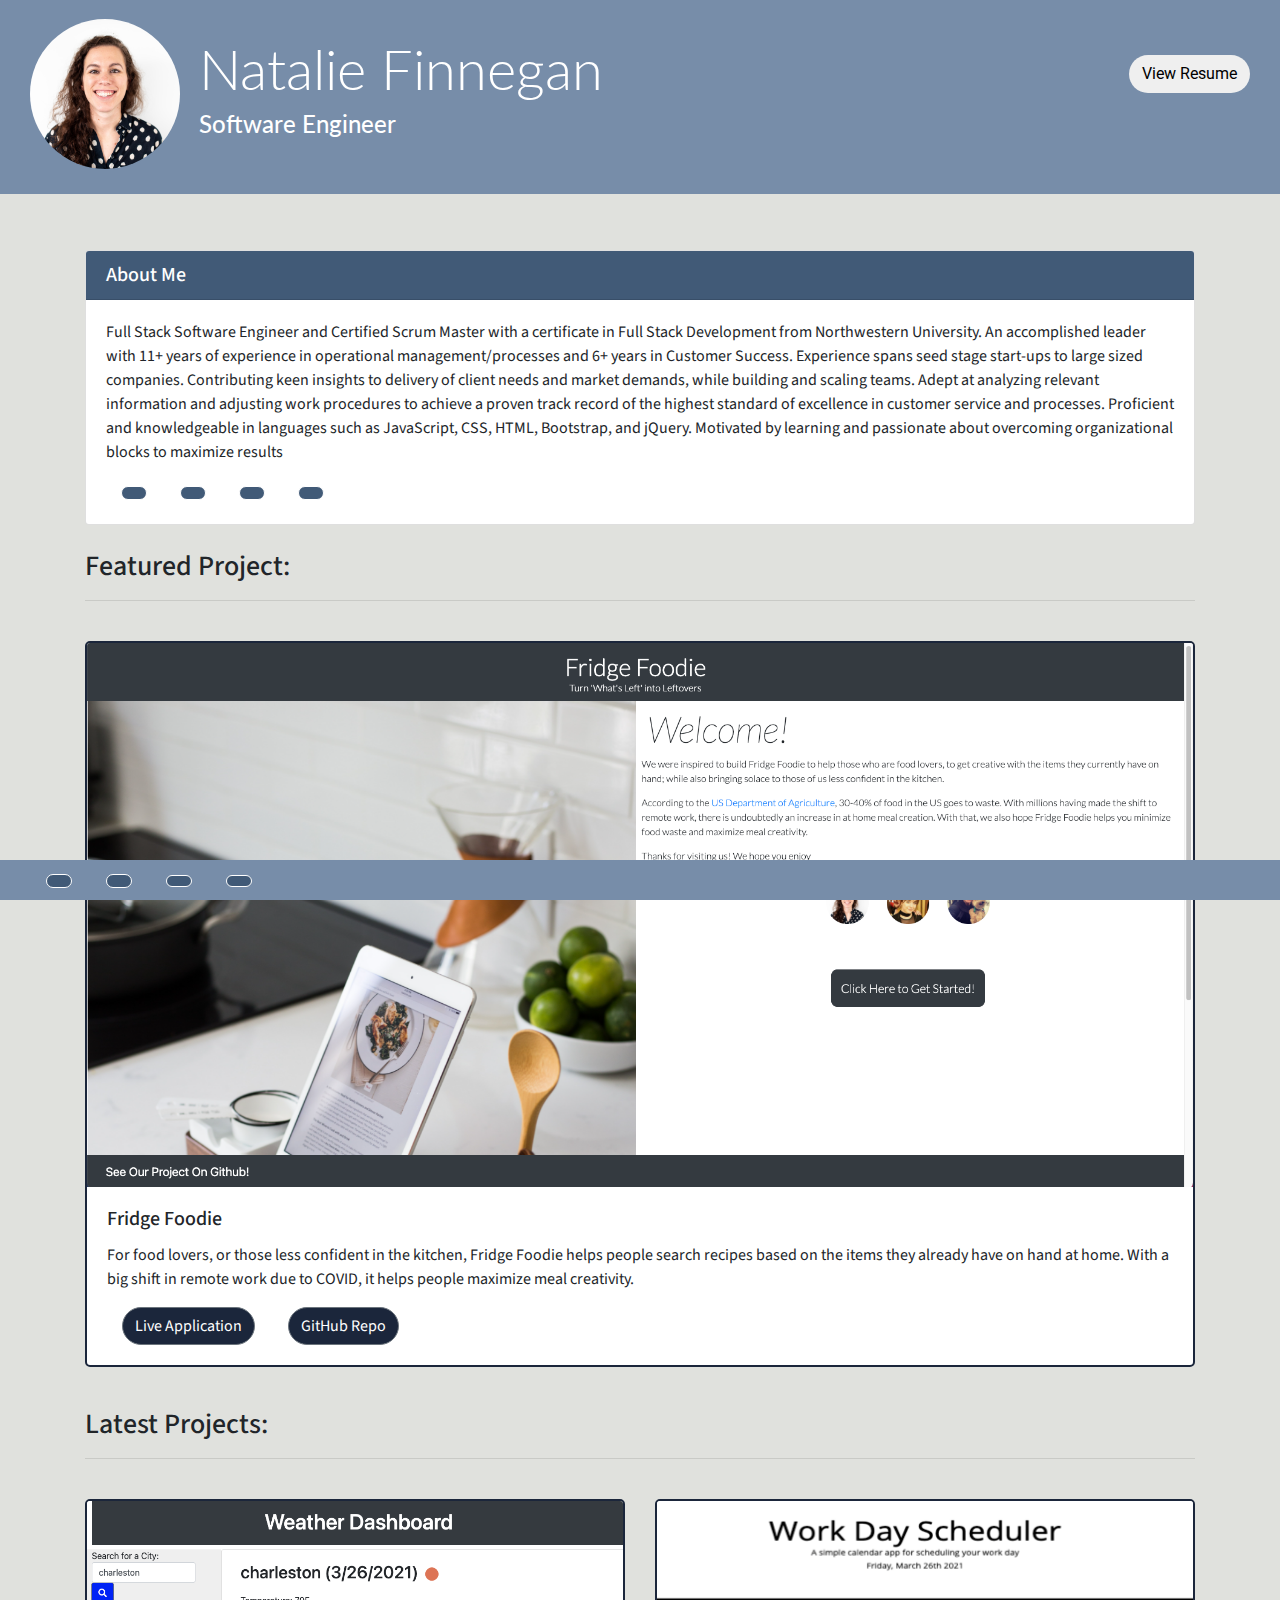
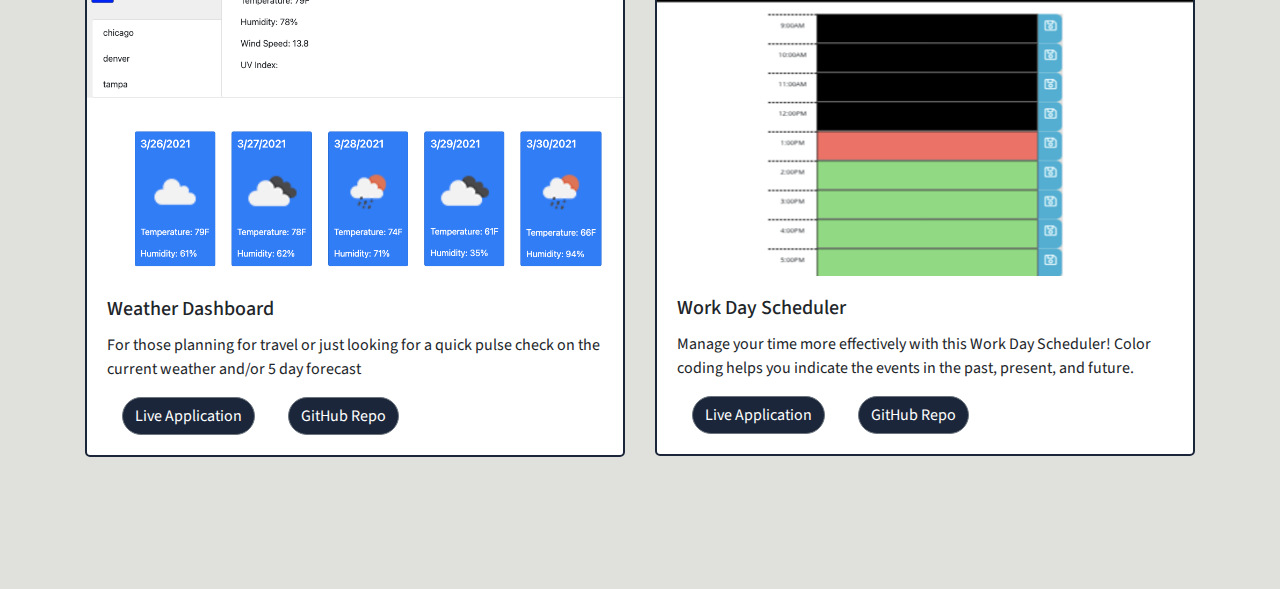
==== commit 8ff9f25e: "hover over edits to cards/btns" ====
--- a/index2.html
+++ b/index2.html
@@ -41,7 +41,7 @@
         <img class="personalImage" src="assets/personal_photo_.png" />
         <div class="inline">
           <h1 class="display-4">Natalie Finnegan</h1>
-          <h4 class="">Software Developer</h4>
+          <h4 class="">Software Engineer</h4>
         </div>
         <button class="btn me-2 resumeBtn" type="button">
           <a
@@ -77,30 +77,32 @@
                 passionate about overcoming organizational blocks to maximize
                 results
               </p>
-              <a
-                href="https://www.linkedin.com/in/nataliefinnegan/"
-                target="_blank"
-                class="btn btn-secondary icons"
-                ><i class="fab fa-linkedin-in"></i
-              ></a>
-              <a
-                href="https://github.com/nfinnegan"
-                target="_blank"
-                class="btn btn-secondary icons"
-                ><i class="fab fa-github"></i
-              ></a>
-              <a
-                href="mailto:nfinneg2@gmail.com"
-                target="_blank"
-                class="btn btn-secondary icons"
-                ><i class="fas fa-envelope-open-text"></i
-              ></a>
-              <a
-                href="https://twitter.com/FinneganNatalie"
-                target="_blank"
-                class="btn btn-secondary icons"
-                ><i class="fab fa-twitter"></i
-              ></a>
+              <div class="btnFormatting">
+                <a
+                  href="https://www.linkedin.com/in/nataliefinnegan/"
+                  target="_blank"
+                  class="btn btn-secondary icons"
+                  ><i class="fab fa-linkedin-in"></i
+                ></a>
+                <a
+                  href="https://github.com/nfinnegan"
+                  target="_blank"
+                  class="btn btn-secondary icons"
+                  ><i class="fab fa-github"></i
+                ></a>
+                <a
+                  href="mailto:nfinneg2@gmail.com"
+                  target="_blank"
+                  class="btn btn-secondary icons"
+                  ><i class="fas fa-envelope-open-text"></i
+                ></a>
+                <a
+                  href="https://twitter.com/FinneganNatalie"
+                  target="_blank"
+                  class="btn btn-secondary icons"
+                  ><i class="fab fa-twitter"></i
+                ></a>
+              </div>
             </div>
           </div>
         </section>
@@ -126,7 +128,7 @@
                 due to COVID, it helps people maximize meal creativity.
               </p>
               <p class="card-text btnFormatting">
-                <button type="button" class="btn btn-secondary">
+                <button type="button" class="btn btn-secondary btnColor">
                   <a
                     class="appBtns"
                     href="https://agrassl.github.io/FridgeFoodieRecipes/"
@@ -136,7 +138,7 @@
                     Live Application</a
                   >
                 </button>
-                <button type="button" class="btn btn-secondary">
+                <button type="button" class="btn btn-secondary btnColor">
                   <a
                     class="appBtns"
                     href="https://github.com/AGRASSL/FridgeFoodieRecipes"
@@ -168,7 +170,7 @@
                   pulse check on the current weather and/or 5 day forecast
                 </p>
                 <p class="card-text btnFormatting">
-                  <button type="button" class="btn btn-secondary">
+                  <button type="button" class="btn btn-secondary btnColor">
                     <a
                       class="appBtns"
                       href="https://nfinnegan.github.io/Weather_Dashboard/"
@@ -178,7 +180,7 @@
                       Live Application</a
                     >
                   </button>
-                  <button type="button" class="btn btn-secondary">
+                  <button type="button" class="btn btn-secondary btnColor">
                     <a
                       class="appBtns"
                       href="https://github.com/nfinnegan/Weather_Dashboard"
@@ -207,7 +209,7 @@
                   past, present, and future.
                 </p>
                 <p class="card-text btnFormatting">
-                  <button type="button" class="btn btn-secondary">
+                  <button type="button" class="btn btn-secondary btnColor">
                     <a
                       class="appBtns"
                       href="https://nfinnegan.github.io/Work_Day_Scheduler/"
@@ -217,7 +219,7 @@
                       Live Application</a
                     >
                   </button>
-                  <button type="button" class="btn btn-secondary">
+                  <button type="button" class="btn btn-secondary btnColor">
                     <a
                       class="appBtns"
                       href="https://github.com/nfinnegan/Work_Day_Scheduler"
--- a/style2.css
+++ b/style2.css
@@ -12,7 +12,7 @@
 }
 
 .nameJob {
-  padding-left: 20px;
+  padding-left: 30px;
 }
 
 .inline {
@@ -21,6 +21,7 @@
   top: 35px;
   left: 15px;
   font-family: "Lato", sans-serif;
+  color: white;
 }
 
 .personalImage {
@@ -73,6 +74,17 @@
   text-decoration: none;
 }
 
+.btnColor {
+  background-color: #1b263b;
+}
+
+button:hover,
+a:hover {
+  color: white;
+  opacity: 0.5;
+  cursor: pointer;
+}
+
 .featuredProj {
   margin-left: 0px;
   margin-right: 0px;
@@ -89,8 +101,12 @@
   border-style: solid;
   border-color: #1b263b;
   border-width: 2px;
+  border-radius: 5px;
 }
 
+.card:hover {
+  box-shadow: 5px 5px #0d1b2a;
+}
 .weatherImage {
   width: 300px;
   height: 200px;
@@ -121,5 +137,6 @@
   }
   .btnFormatting {
     display: flex;
+    justify-content: space-evenly;
   }
 }
